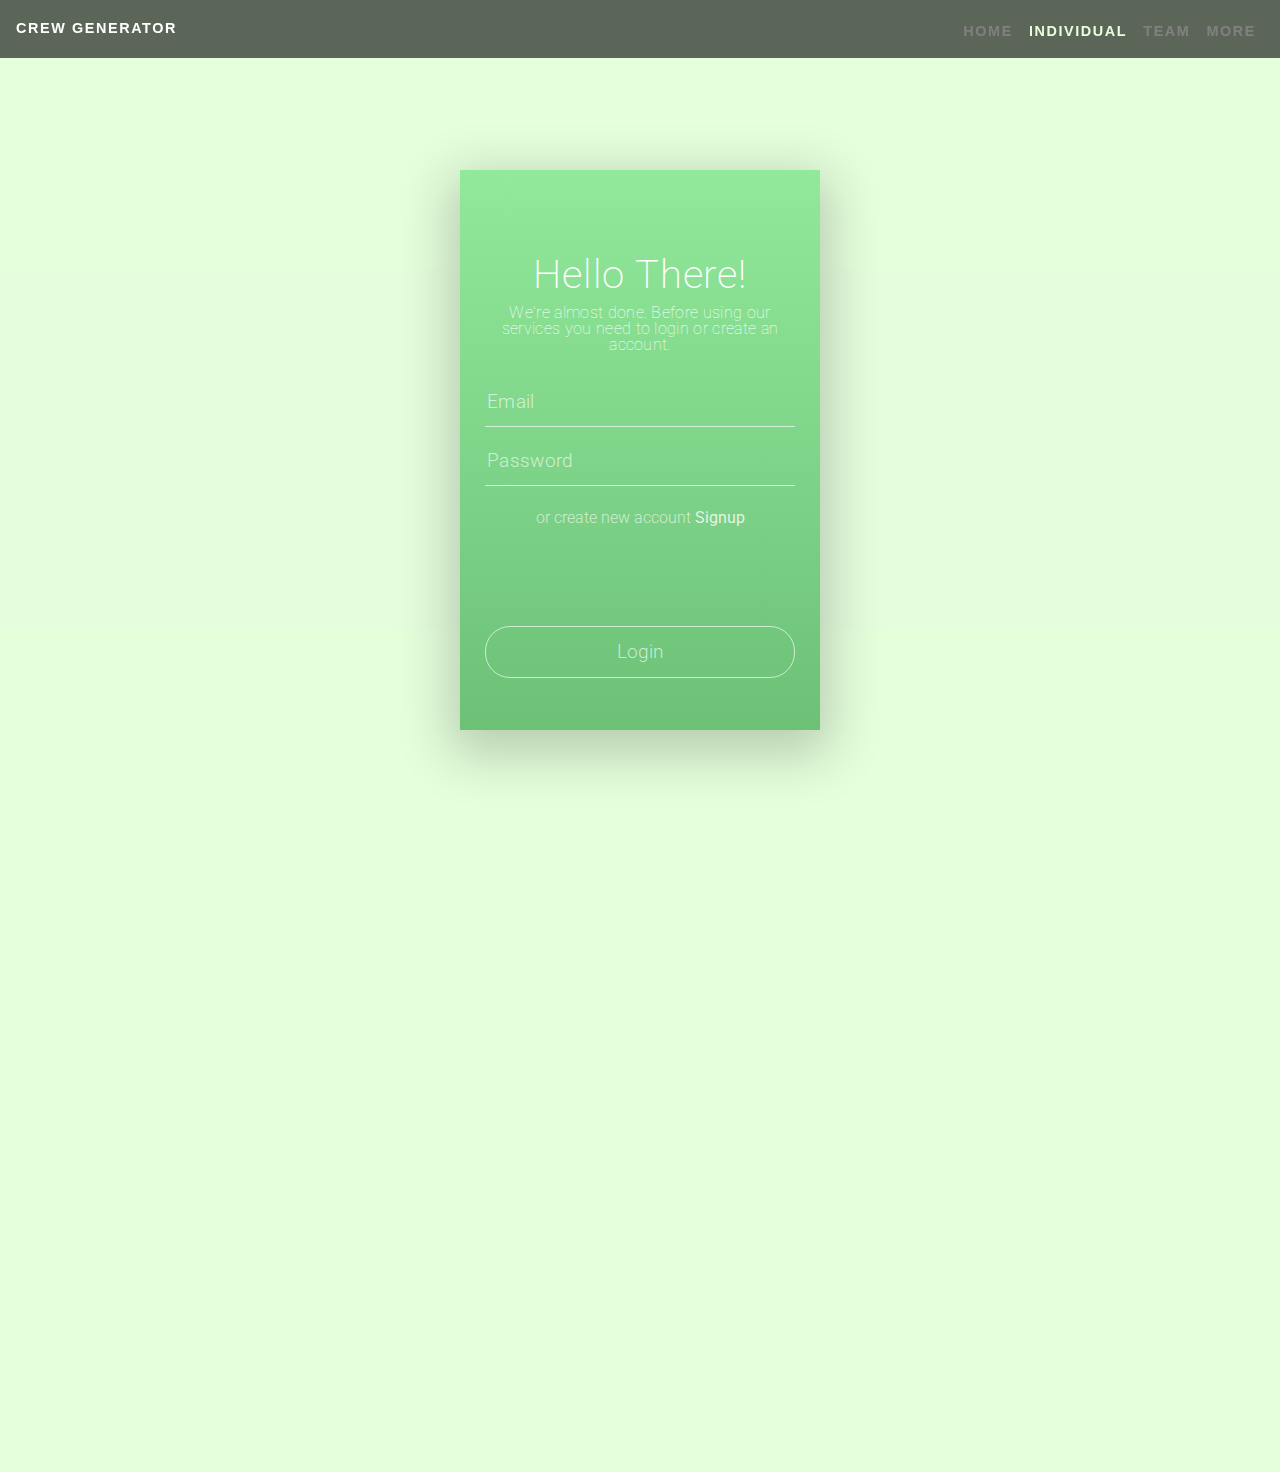
==== indilogin.html @ 8842cf74 "2nd init" ====
<!DOCTYPE html>
<html>
<head>
	<title>Crew Generator</title>
	<meta charset="utf-8">
	<meta name="viewport" content="width=device-width,initial-scale=1">
	<link rel="stylesheet" href="css\bootstrap.min.css">
	<script type="text/javascript" src="js\jquery.min.js"></script>
	<script type="text/javascript" src="js\bootstrap.min.js"></script>
	<script type="text/javascript" src="js\all.min.js"></script>
	<script type="text/javascript" src="js\jquery.waypoints.min.js"></script>
	<script type="text/javascript" src="js\waypoints.js"></script>
	<link rel="stylesheet" type="text/css" href="main.css">
	<link rel="stylesheet" type="text/css" href="form.css">
	<link rel="stylesheet" type="text/css" href="css/all.min.css">
	<link rel="stylesheet" type="text/css" href="css/animate.css">
	<link rel="stylesheet" type="text/css" href="css/waypoints.css">

</head>
<body  onload="hideloader()" >

	<!--Home-->
	<div id="overlay">
		<div id="loading"></div>
	</div>

		<nav class="navbar navbar-expand-md navbar-dark bg-dark fixed-top ">
		Crew Generator
		<button class="navbar-toggler" type="button" data-toggle="collapse" data-target="#navbarResponsive ">
			<div id="nav-icon1">
				<span></span>
				<span></span>
				<span></span>
			</div>
		</button>
		<div class="collapse navbar-collapse" id="navbarResponsive">
			<ul class="navbar-nav ml-auto">
				<li class="nav-item">
					<a class="nav-link  " href="index.html">Home</a>
				</li>
				<li class="nav-item">
					<a class="nav-link active" href="indilogin.html">Individual</a>
				</li>
				<li class="nav-item">
					<a class="nav-link " href="teamlogin.html">Team</a>
				</li>
				<li class="nav-item">
					<a class="nav-link " href="more.html">More</a>
				</li>
			</ul>
		</div>
	</nav>


<div class='bold-line'></div>
	<div class='container'>
	  <div class='window'>
	    <div class='overlay'></div>
	    <div class='content'>
	      <div class='welcome'>Hello There!</div>
	      <div class='subtitle'>We're almost done. Before using our services you need to login or create an account.</div>
	      <div class='input-fields'>
	        <input type='email' placeholder='Email' class='input-line full-width'></input>
	        <input type='password' placeholder='Password' class='input-line full-width'></input>

	      </div>
	      <div class='spacing'>or create new account <span class='highlight'><a href="indisignup.html">Signup</a></span></div>
	      <div><button class='ghost-round full-width'>Login</button></div>
	    </div>
	  </div>
	</div>
		



<div id="contact" class="offset os-animation" data-os-animation="slideInUp" data-os-animation-delay="0s">
		<footer class="container-fluid">
			<div class="row justify-content-center">
				<div class="col-md-5 text-center">
					<img src="Img/logo1.png">
					<p>some text based on the content.some text based on the
			   			content.some text based on the content.some text based 
			   			on the content.some text based on the
			   			content.some text based on the content.</p>
			   		<strong>Contact:</strong>
			   		<p>987-654-3210<br>email@gmail.com</p>	

			   		<a href="" target="_blank"><i class="fab fa-facebook-square"></i></a>	   		
			   		<a href="" target="_blank"><i class="fab fa-twitter-square"></i></a>	   		
			   		<a href="" target="_blank"><i class="fab fa-instagram"></i></a>	   		
				</div>
				<hr class="socket">
				&copy: Rp.
			</div>
		</footer>
	</div>

</body>
</html>
<script type="text/javascript">
	$(document).ready(function(){
	$('#nav-icon1,#nav-icon2,#nav-icon3,#nav-icon4').click(function(){
		$(this).toggleClass('open');
	});
});


function hideloader()
{
	document.getElementById("overlay").style.display="none";
}



</script>

<script type="text/javascript">
	console.clear();

	const loginBtn = document.getElementById('login');
	const signupBtn = document.getElementById('signup');

	loginBtn.addEventListener('click', (e) => {
		let parent = e.target.parentNode.parentNode;
		Array.from(e.target.parentNode.parentNode.classList).find((element) => {
			if(element !== "slide-up") {
				parent.classList.add('slide-up')
			}else{
				signupBtn.parentNode.classList.add('slide-up')
				parent.classList.remove('slide-up')
			}
		});
	});

	signupBtn.addEventListener('click', (e) => {
		let parent = e.target.parentNode;
		Array.from(e.target.parentNode.classList).find((element) => {
			if(element !== "slide-up") {
				parent.classList.add('slide-up')
			}else{
				loginBtn.parentNode.parentNode.classList.add('slide-up')
				parent.classList.remove('slide-up')
			}
		});
	});
</script>
---- main.css ----
@import url('https://fonts.googleeapis.com/css?family=Lato:400,700');

body
{
	background-image: url(Img/bg4.jpg);
	background-size: cover;
	background-attachment: fixed;
	background-color: #e5ffdb;
	overflow-x: hidden;
	font-family:'Lato', sans-serif;
	color: #fff;
}
.offset:before
{
	height: 3.6rem;
	margin-top: -3.6rem;
	content: "";
	display: block;
}
.navbar
{

	text-transform: uppercase;
	font-weight: 700;
	font-size: .9rem;
	letter-spacing: .1rem;
	background-color: rgba(0,0,0,0.6)!important;
}
.navbar-brand img 
{
	height: 2rem;
}
.navbar-brand li
{
	padding-right: .7rem;
}
.navbar-dark .navbar-nav .nav-link
{
	color: grey;
	padding-top:  .8rem;
}
.navbar-dark .navbar-nav .nav-link.active  ,.navbar-dark .navbar-nav .nav-link:hover
{
	color: #e5ffdb;
}
.nav-item:hover
{
	transform: scale(1.1);
}
.carousel-item .fixed-wrap
{

	width: 100%;
	height: 100%;
}

.carousel-caption
{
	position: center;
	top:30%;	
}
.carousel-caption h1
{
	font-family: "calibri";
	font-size: 5rem;
	font-weight: 700;
	letter-spacing: .3rem;
	text-shadow: .3rem .3rem 1rem black;
	padding-bottom: 1rem;
}
.carousel-caption h3
{
	font-size: 4.5rem;
	font-family: 'Monoserrat',sans-serif;
	padding-bottom: 1.1rem;
	text-transform: uppercase;
	font-weight: 700;
	letter-spacing: .1rem;
	-webkit-text-fill-color:transparent;
	-webkit-text-stroke: 2px white;
}
.carousel-caption img
{
	height: 90%;

}
.carousel-caption .btn-lg
{

	border-color: white;
	color: white;
	border-width: medium;
	border-radius: 0;
	font-size: 1.1rem;
}
.carousel-caption .btn-lg:hover
{
	color: black;
	background-color: white;
}

.ani
{
	animation-duration: 4s;
}

#main 
{
	color: white;
	font-family: monospace;
	
	margin-bottom: 1.5rem;
	margin-top: 2rem;
	background-color: rgba(0,0,0,0.5);
}
#main h1
{
	position: relative;
	top: 47%;
}
.first
{
	padding-bottom: 2rem;

}


.narrow
{
	width: 75%;
	margin: 0 auto;
	padding-top: 2rem;
}
.btn-md
{
	background-color:  #4a4949;
	border-color: white;
	border-width: medium;
	border-radius: 0;
	padding: .6rem 1.1rem;
	text-transform: uppercase;
	margin: 1rem;
}
.btn-md:hover
{
	color: black;
	background-color:white; 
}

.jumbotron
{
	background-color: #94908f;
	border-radius: 0;
	padding: 3rem 0 2rem;
	margin-bottom: 0; 
}
h3.heading
{
	font-size: 1.9rem;
	font-weight: 700;
	text-transform: uppercase;
	padding-bottom: 1.9rem; 
}
.heading-underline
{
	width: 4rem;
	height: .4rem;
	background-color: #8adb43;
	margin: 0 auto 2rem;
}
.row.no-padding[class*=col-]
{
	padding: 0;
}
.plans img
{
	max-width: 100%;
	transition: transform .5s ease;
	padding-bottom:1rem; 
	padding-top: 1rem;
}

.plans img:hover
{
	transform: scale(1.5);
	cursor: zoom-in;
}

.plans
{
	overflow: hidden;
}

.icon img
{
	height: 200px;
	transition: transform .5s ease;
	padding-bottom:  1rem; 
	padding-top: 1rem;
}
.icon img:hover
{
	transform: scale(1.2);
	cursor: pointer;
}




.front img
{
	max-width: 100%;
	transition: transform .5s ease;
	padding: 1rem;
}
.front img:hover
{
	background-color: rgba(0,0,0,.6);
	transform: scale(0.95);
}

.front
{
	overflow: hidden;
}

.about
{
	margin: 3rem;
}
.projects
{
	margin: 3rem;
}
.card
{
	color: black;
	margin: 3rem;
}
.card:hover
{
	transform: scale(1.1);
	cursor: zoom-in;
}
.navbar-brand:hover
{
	transform: scale(1.1);
}

.caption
{
	color: white;
	background-color: rgba(0,0,0,.6)!important;
	position: absolute;
	top: 77%;
	left:9.3%;
	width: 81.5%;
	height: 14.5%;
}



footer
{
	background-color: black;
	color: white;
	padding: 2rem 0 3rem;
}
footer img
{
	height: 10rem;
	margin: 1.5rem 0;
}
footer a
{
	color: white;
}
footer svg.svg-inline--fa
{
	font-size: 1.6rem;
	margin: 1.2rem .5rem 0 0;
}
footer svg.svg-inline--fa:hover
{
	color: #e5ffdb;
	transform: scale(1.3);
}
footer hr.socket
{
	border-top: .2rem solid #666b71;
	width: 100%;
}

#fixed2
{
	background-image: url(Img/pic2.jpg);
	background-size: cover;
	background-attachment: fixed;
	min-height: 660px;
	height: 660px;
}

#nav-icon1 {
  width: 26px;
  height: 18px;
  position: relative;
  margin: 5px auto;
  -webkit-transform: rotate(0deg);
  -moz-transform: rotate(0deg);
  -o-transform: rotate(0deg);
  transform: rotate(0deg);
  -webkit-transition: .5s ease-in-out;
  -moz-transition: .5s ease-in-out;
  -o-transition: .5s ease-in-out;
  transition: .5s ease-in-out;
  cursor: pointer;
}

#nav-icon1 span {
  display: block;
  position: absolute;
  height: 2px;
  width: 100%;
  background: rgba(255,255,255,0.8);
  border-radius: 9px;
  opacity: 1;
  left: 0;
  -webkit-transform: rotate(0deg);
  -moz-transform: rotate(0deg);
  -o-transform: rotate(0deg);
  transform: rotate(0deg);
  -webkit-transition: .25s ease-in-out;
  -moz-transition: .25s ease-in-out;
  -o-transition: .25s ease-in-out;
  transition: .25s ease-in-out;
}

#nav-icon1 span:nth-child(1) {
  top: 0px;
}

#nav-icon1 span:nth-child(2) {
  top: 8px;
}

#nav-icon1 span:nth-child(3) {
  top: 16px;
}

#nav-icon1.open span:nth-child(1) {
  top: 8px;
  -webkit-transform: rotate(135deg);
  -moz-transform: rotate(135deg);
  -o-transform: rotate(135deg);
  transform: rotate(135deg);
}

#nav-icon1.open span:nth-child(2) {
  opacity: 0;
  left: -60px;

}

#nav-icon1.open span:nth-child(3) {
  top: 8px;
  -webkit-transform: rotate(-135deg);
  -moz-transform: rotate(-135deg);
  -o-transform: rotate(-135deg);
  transform: rotate(-135deg);
}

#loading
{
	

	width: 50px;
	height: 50px;
	border :5px solid  #e5ffdb;
	border-top-color: transparent; 
	border-radius: 100%;
	position: fixed;
	top: 0;
	bottom: 0;
	left: 0;
	right: 0;
	margin:   auto;
	animation: round 2s linear infinite;
}
@keyframes round
{
	from{transform: rotate(0deg)}
	to{transform: rotate(360deg)}
}
#overlay {
  background: black;
  color: #666666;
  position: fixed;
  height: 100%;
  width: 100%;
  z-index: 5000;
  top: 0;
  left: 0;
  float: left;
  text-align: center;
  padding-top: 25%;
  opacity: .80;
}


/*---Media Queries --*/
@media (max-width: 767px) 
{
	
	body
	{
		background-image: url(Img/bg4.jpg);
		background-size: cover;
		background-attachment: fixed;
		background-color: grey;
		overflow-x: hidden;
		font-family:'Lato', sans-serif;
		color: #e3dddc;
	}
	.carousel-caption
	{
		padding-top: 0;
	}
	.carousel-caption img
	{
		height: 50%;

		
	}
	.carousel-caption h1
	{
		font-size: 3rem;
		letter-spacing: .15rem;
		padding-bottom: .2rem;
	}
	.carousel-caption h3
	{
		font-size: 2rem;
		padding-bottom: .3rem;
		
		letter-spacing: .1rem;
		-webkit-text-stroke: 1px white;

	}
	.carousel-caption .btn-lg
	{
		font-size: 1rem;
	}

	.narrow h1
	{
		font-size: 1.5rem;
	}
	p.lead
	{
		font-size: 1rem;
	}

	#fixed2
	{
		background-image: url(Img/pic3.jpg);		
		background-size: cover;
		background-attachment: fixed;
		min-height: 660px;
		height: 800px;
	}

	.nav-item:hover
	{
		transform: scale(1.05);
	}
	.interior img
	{
		max-width: 100%;
		transition: transform .5s ease;
		padding-bottom:  .5rem; 
		padding-top: .5rem;
	}

	.plans img
	{
		max-width: 100%;
		transition: transform .5s ease;
		padding-bottom:  .5rem; 
		padding-top: .5rem;
	}
	.front img
	{
		max-width: 100%;
		transition: transform .5s ease;
		padding-bottom:  .5rem; 
		padding-top: .5rem;
	}
	#main 
	{

		height: 11rem;
		margin-top: -4.7rem;
		margin-bottom: 2rem;
		padding-top: 1rem;
		background-color: rgba(0,0,0,0.5);
	}
	#main h1
	{
		position: relative;
		top: 33%;
	}

}
---- form.css ----
@import url(https://fonts.googleapis.com/css?family=Roboto:400,300,100,500);
body,
html {
  margin: 0;
  height: 100%;
}

input {
  border: none;
}

button:focus {
  outline: none;
}

::-webkit-input-placeholder {
  color: rgba(255, 255, 255, 0.65);
}

::-webkit-input-placeholder .input-line:focus +::input-placeholder {
  color: #fff;
}

.highlight {
  color: rgba(255, 255, 255, 0.8);
  font-weight: 400;
  cursor: pointer;
  transition: color .2s ease;
}

.highlight:hover {
  color: #fff;
  transition: color .2s ease;
}

.highlight a{
  color: rgba(255, 255, 255, 0.8);
  font-weight: 400;
  cursor: pointer;
  transition: color .2s ease;
}

.highlight:hover a{
  color: #fff;
  transition: color .2s ease;
}

.spacing {
  -webkit-box-flex: 1;
  -webkit-flex-grow: 1;
  -ms-flex-positive: 1;
  flex-grow: 1;
  height: 120px;
  font-weight: 300;
  text-align: center;
  margin-top: 10px;
  color: rgba(255, 255, 255, 0.65)
}

.input-line:focus {
  outline: none;
  border-color: #fff;
  -webkit-transition: all .2s ease;
  transition: all .2s ease;
}

.ghost-round {
  cursor: pointer;
  background: none;
  border: 1px solid rgba(255, 255, 255, 0.65);
  border-radius: 25px;
  color: rgba(255, 255, 255, 0.65);
  -webkit-align-self: flex-end;
  -ms-flex-item-align: end;
  align-self: flex-end;
  font-size: 19px;
  font-size: 1.2rem;
  font-family: roboto;
  font-weight: 300;
  line-height: 2.5em;
  margin-top: auto;
  margin-bottom: 25px;
  -webkit-transition: all .2s ease;
  transition: all .2s ease;
}

.ghost-round:hover {
  background: rgba(255, 255, 255, 0.15);
  color: #fff;
  -webkit-transition: all .2s ease;
  transition: all .2s ease;
}

.input-line {
  background: none;
  margin-bottom: 10px;
  line-height: 2.4em;
  color: #fff;
  font-family: roboto;
  font-weight: 300;
  letter-spacing: 0px;
  letter-spacing: 0.02rem;
  font-size: 19px;
  font-size: 1.2rem;
  border-bottom: 1px solid rgba(255, 255, 255, 0.65);
  -webkit-transition: all .2s ease;
  transition: all .2s ease;
}

.full-width {
  width: 100%;
}

.input-fields {
  margin-top: 25px;
}

.container {
  display: -webkit-box;
  display: -webkit-flex;
  display: -ms-flexbox;
  display: flex;
  -webkit-box-align: center;
  -webkit-align-items: center;
  -ms-flex-align: center;
  align-items: center;
  -webkit-box-pack: center;
  -webkit-justify-content: center;
  -ms-flex-pack: center;
  justify-content: center;
  background: #e5ffdb;
  height: 100%;
}

.content {
  padding-left: 25px;
  padding-right: 25px;
  display: -webkit-box;
  display: -webkit-flex;
  display: -ms-flexbox;
  display: flex;
  -webkit-flex-flow: column;
  -ms-flex-flow: column;
  flex-flow: column;
  z-index: 5;
}

.welcome {
  font-weight: 200;
  margin-top: 75px;
  text-align: center;
  font-size: 40px;
  font-size: 2.5rem;
  letter-spacing: 0px;
  letter-spacing: 0.05rem;
}

.subtitle {
  text-align: center;
  line-height: 1em;
  font-weight: 100;
  letter-spacing: 0px;
  letter-spacing: 0.02rem;
}

.menu {
  background: rgba(0, 0, 0, 0.2);
  width: 100%;
  height: 50px;
}

.window {
  z-index: 100;
  color: #fff;
  font-family: roboto;
  position: relative;
  display: -webkit-box;
  display: -webkit-flex;
  display: -ms-flexbox;
  display: flex;
  -webkit-flex-flow: column;
  -ms-flex-flow: column;
  flex-flow: column;
  box-shadow: 0px 15px 50px 10px rgba(0, 0, 0, 0.2);
  box-sizing: border-box;
  height: 560px;
  width: 360px;
  background: #fff;
}

.overlay {
  background: -webkit-linear-gradient(#8CA6DB, #8CA6DB);
  background: linear-gradient(#7ee58a, #52b65e);
  opacity: 0.85;
  filter: alpha(opacity=85);
  height: 560px;
  position: absolute;
  width: 360px;
  z-index: 1;
}

.bold-line {
  background: #e7e7e7;
  position: absolute;
  top: 0px;
  bottom: 0px;
  margin: auto;
  width: 100%;
  height: 360px;
  z-index: 1;
  opacity:0.1;
  background-size:cover;
}

@media (max-width: 500px) {
  .window {
    width: 100%;
    height: 100%;
  }
  .overlay {
    width: 100%;
    height: 100%;
  }
}
---- css/waypoints.css ----
.os-animation{
 	opacity: 0;
 }  

 .os-animation.animated{
  	opacity: 1;
  }
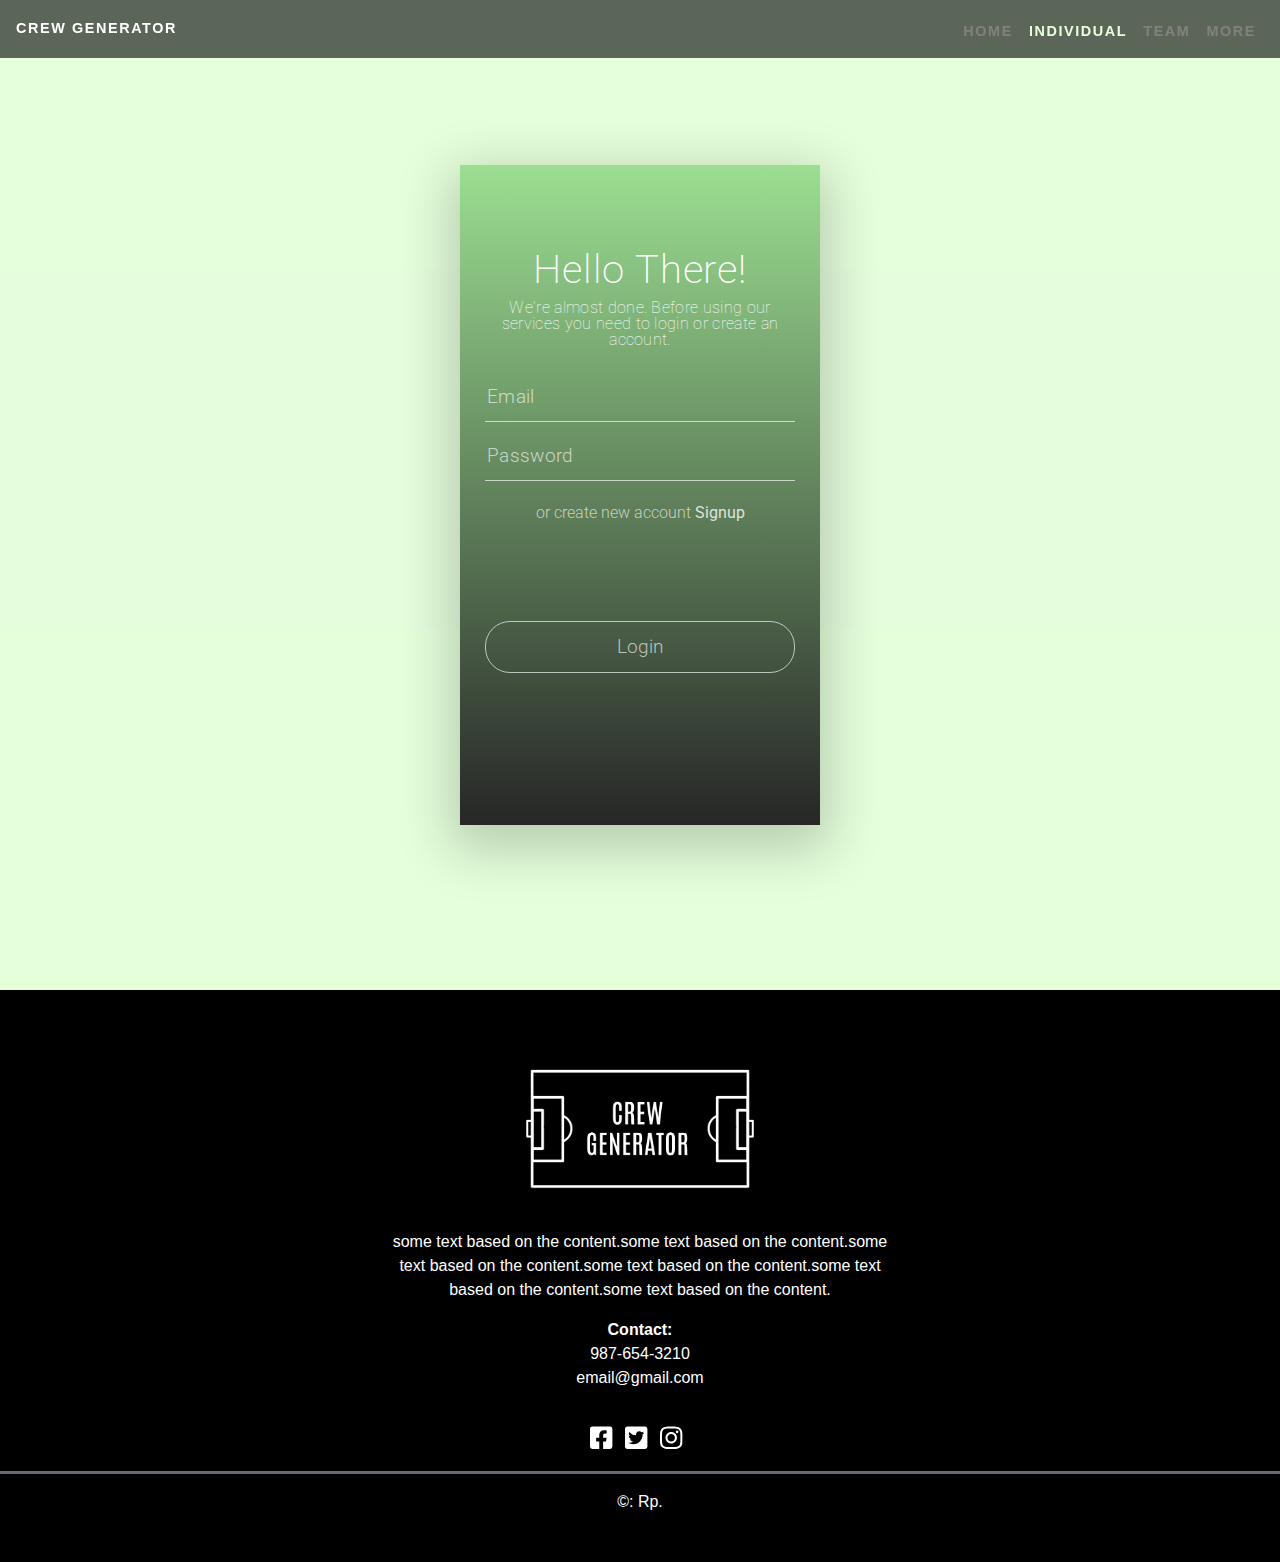
==== commit d56125ad: "front end -1" ====
--- a/indilogin.html
+++ b/indilogin.html
@@ -25,7 +25,7 @@
 	</div>
 
 		<nav class="navbar navbar-expand-md navbar-dark bg-dark fixed-top ">
-		Crew Generator
+		<a href="index.html" class="link"> crew generator</a>
 		<button class="navbar-toggler" type="button" data-toggle="collapse" data-target="#navbarResponsive ">
 			<div id="nav-icon1">
 				<span></span>
@@ -65,7 +65,7 @@
 
 	      </div>
 	      <div class='spacing'>or create new account <span class='highlight'><a href="indisignup.html">Signup</a></span></div>
-	      <div><button class='ghost-round full-width'>Login</button></div>
+	      <div><button class='ghost-round full-width' onclick="indiotp.html">Login</button></div>
 	    </div>
 	  </div>
 	</div>
@@ -73,7 +73,7 @@
 
 
 
-<div id="contact" class="offset os-animation" data-os-animation="slideInUp" data-os-animation-delay="0s">
+<div id="contact" class="offset">
 		<footer class="container-fluid">
 			<div class="row justify-content-center">
 				<div class="col-md-5 text-center">
--- a/main.css
+++ b/main.css
@@ -47,6 +47,18 @@
 {
 	transform: scale(1.1);
 }
+
+.link
+{
+	color: white;
+}
+.link:hover
+{
+	transform: scale(1.1);
+	color: white;
+	text-decoration: none;
+}
+
 .carousel-item .fixed-wrap
 {
 
@@ -172,24 +184,7 @@
 {
 	padding: 0;
 }
-.plans img
-{
-	max-width: 100%;
-	transition: transform .5s ease;
-	padding-bottom:1rem; 
-	padding-top: 1rem;
-}
-
-.plans img:hover
-{
-	transform: scale(1.5);
-	cursor: zoom-in;
-}
-
-.plans
-{
-	overflow: hidden;
-}
+
 
 .icon img
 {
@@ -416,7 +411,7 @@
 		background-image: url(Img/bg4.jpg);
 		background-size: cover;
 		background-attachment: fixed;
-		background-color: grey;
+		
 		overflow-x: hidden;
 		font-family:'Lato', sans-serif;
 		color: #e3dddc;
--- a/form.css
+++ b/form.css
@@ -129,7 +129,7 @@
   -ms-flex-pack: center;
   justify-content: center;
   background: #e5ffdb;
-  height: 100%;
+  height: 110%;
 }
 
 .content {
@@ -183,17 +183,17 @@
   flex-flow: column;
   box-shadow: 0px 15px 50px 10px rgba(0, 0, 0, 0.2);
   box-sizing: border-box;
-  height: 560px;
+  height: 660px;
   width: 360px;
   background: #fff;
 }
 
 .overlay {
   background: -webkit-linear-gradient(#8CA6DB, #8CA6DB);
-  background: linear-gradient(#7ee58a, #52b65e);
+  background: linear-gradient(#8ad97e, #000);
   opacity: 0.85;
   filter: alpha(opacity=85);
-  height: 560px;
+  height: 660px;
   position: absolute;
   width: 360px;
   z-index: 1;
